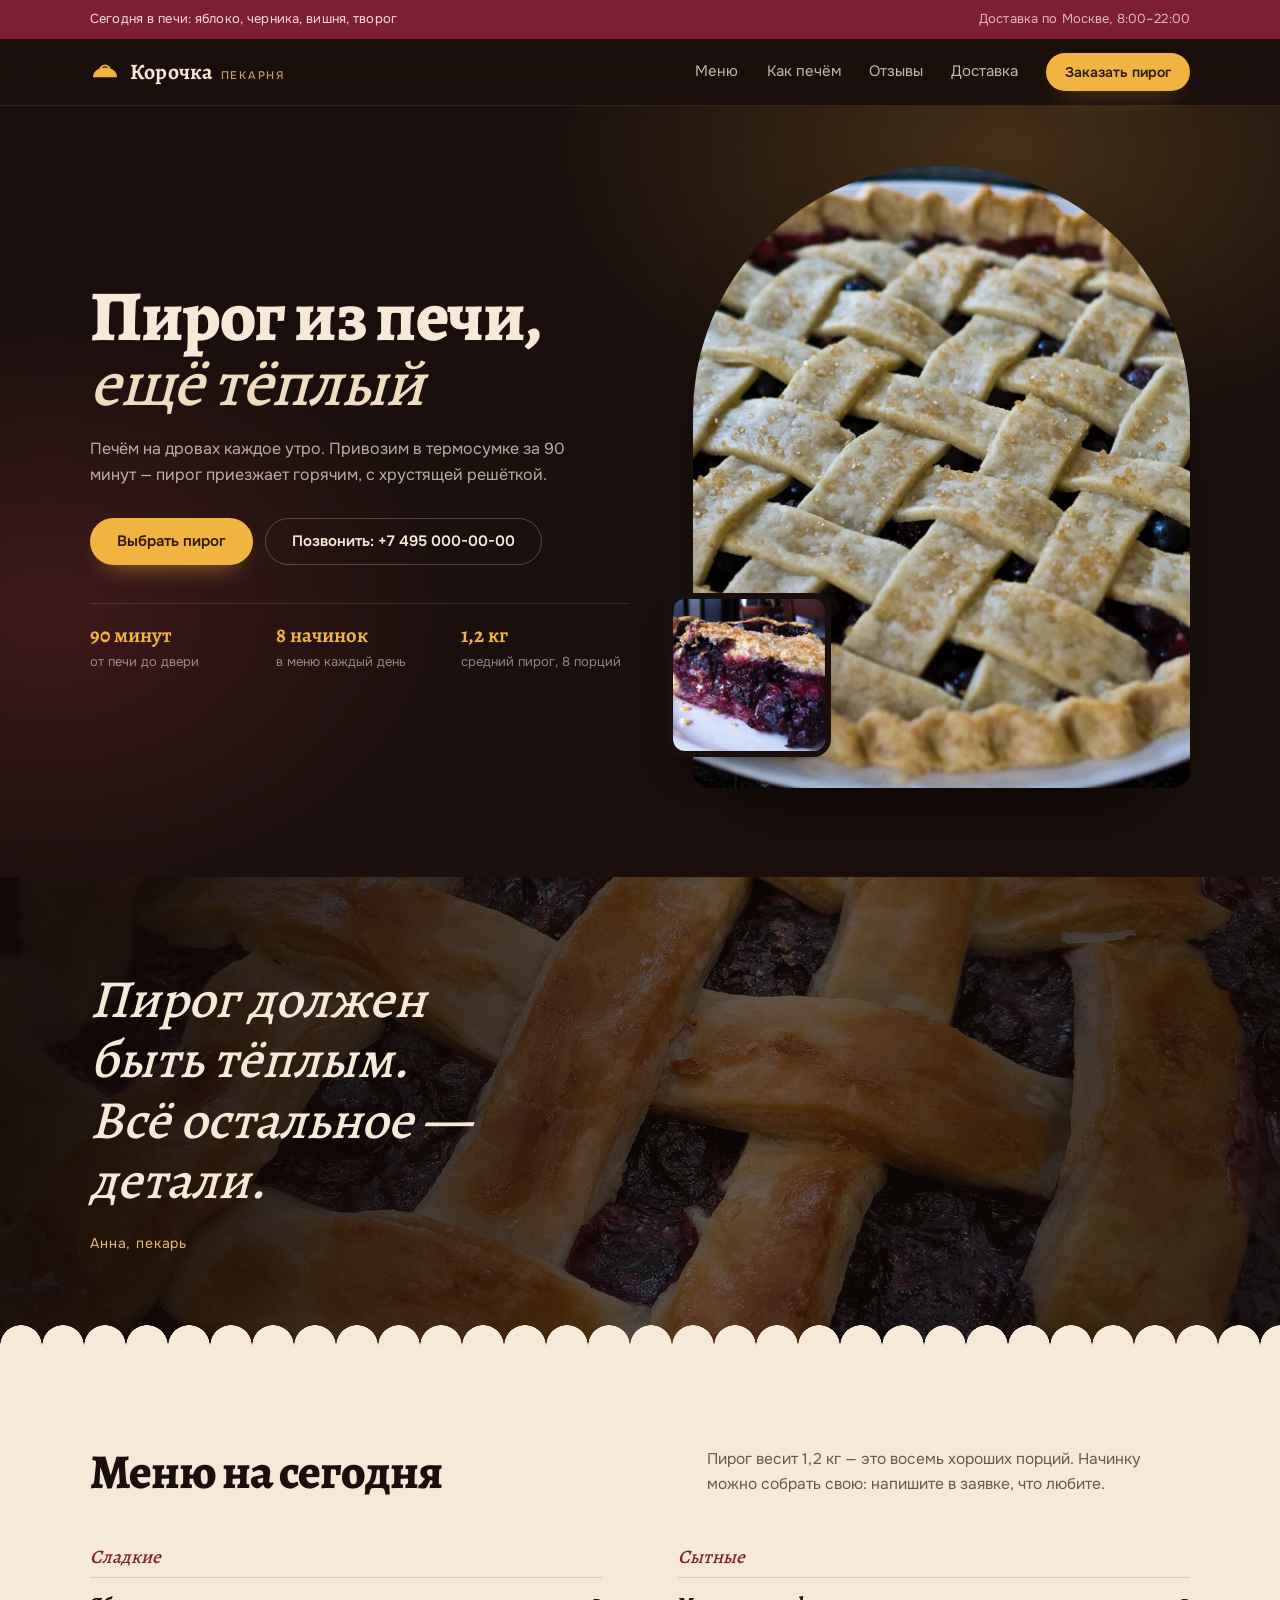
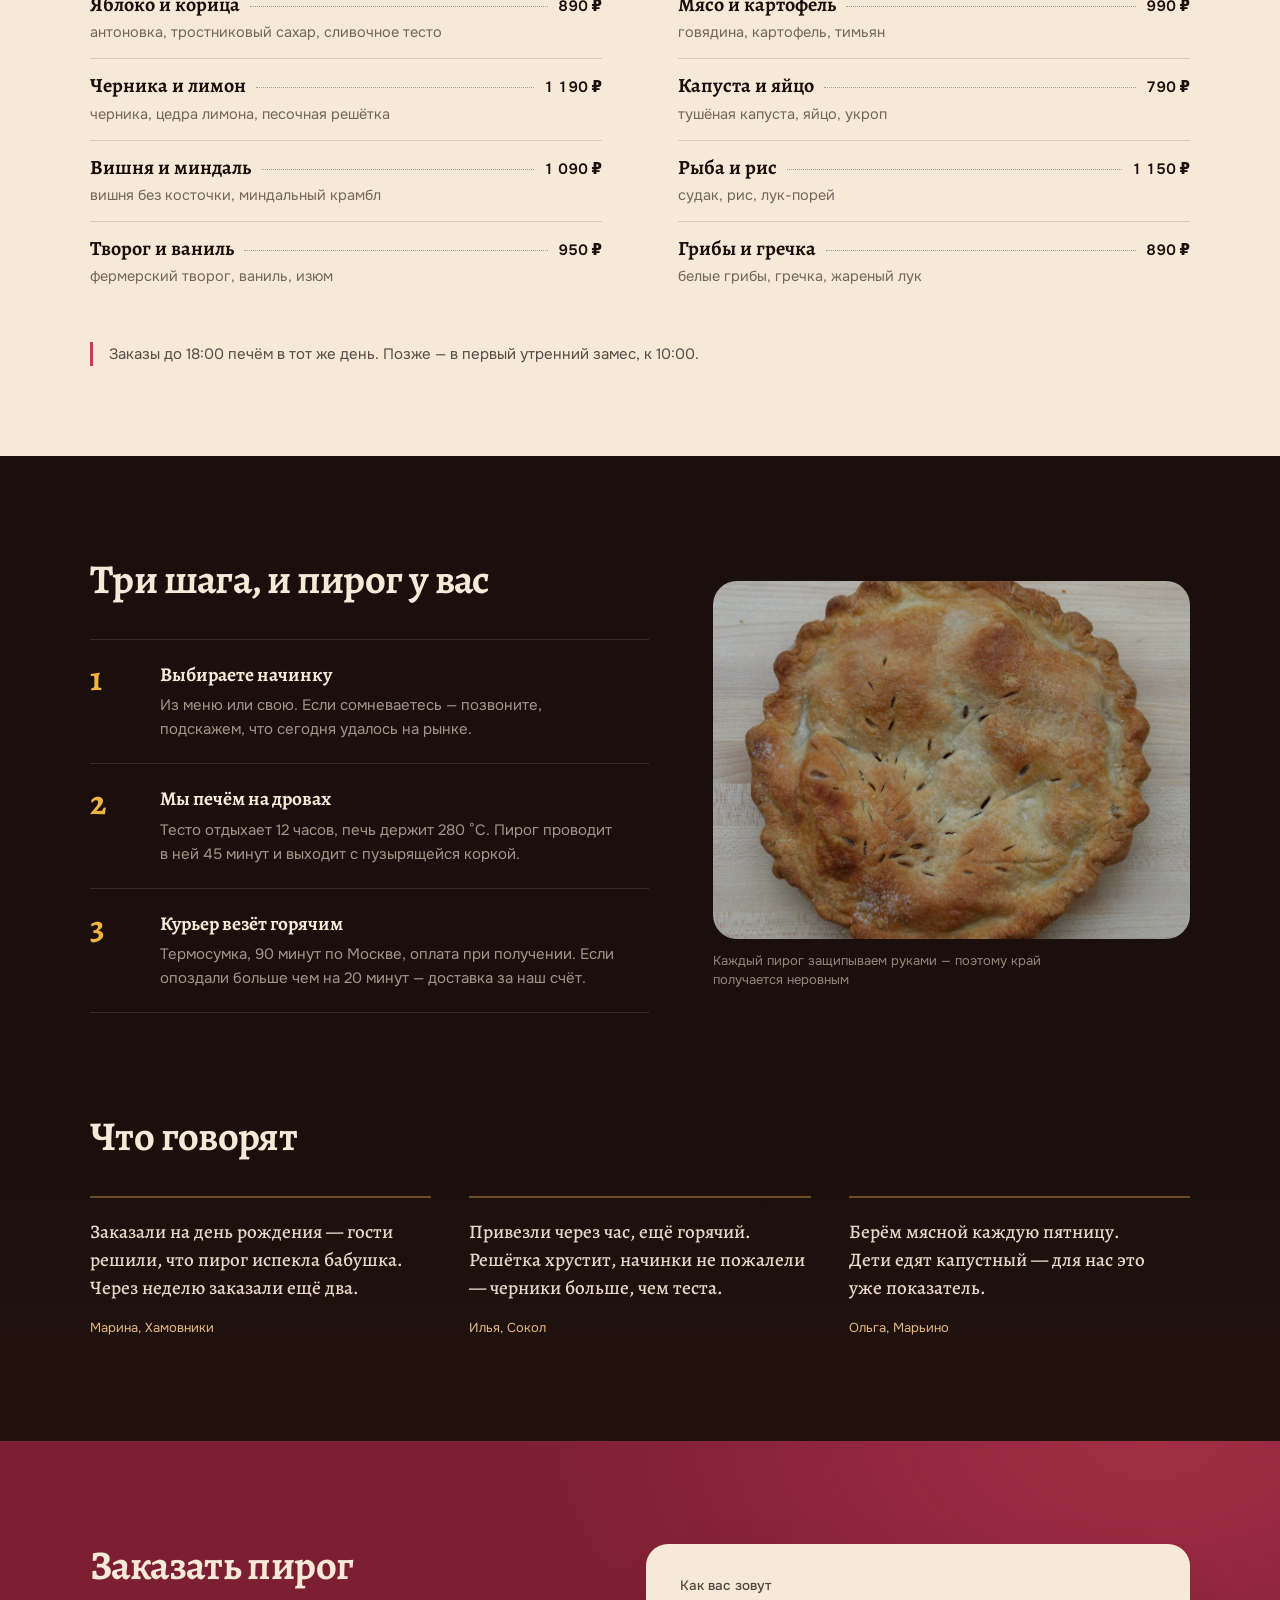
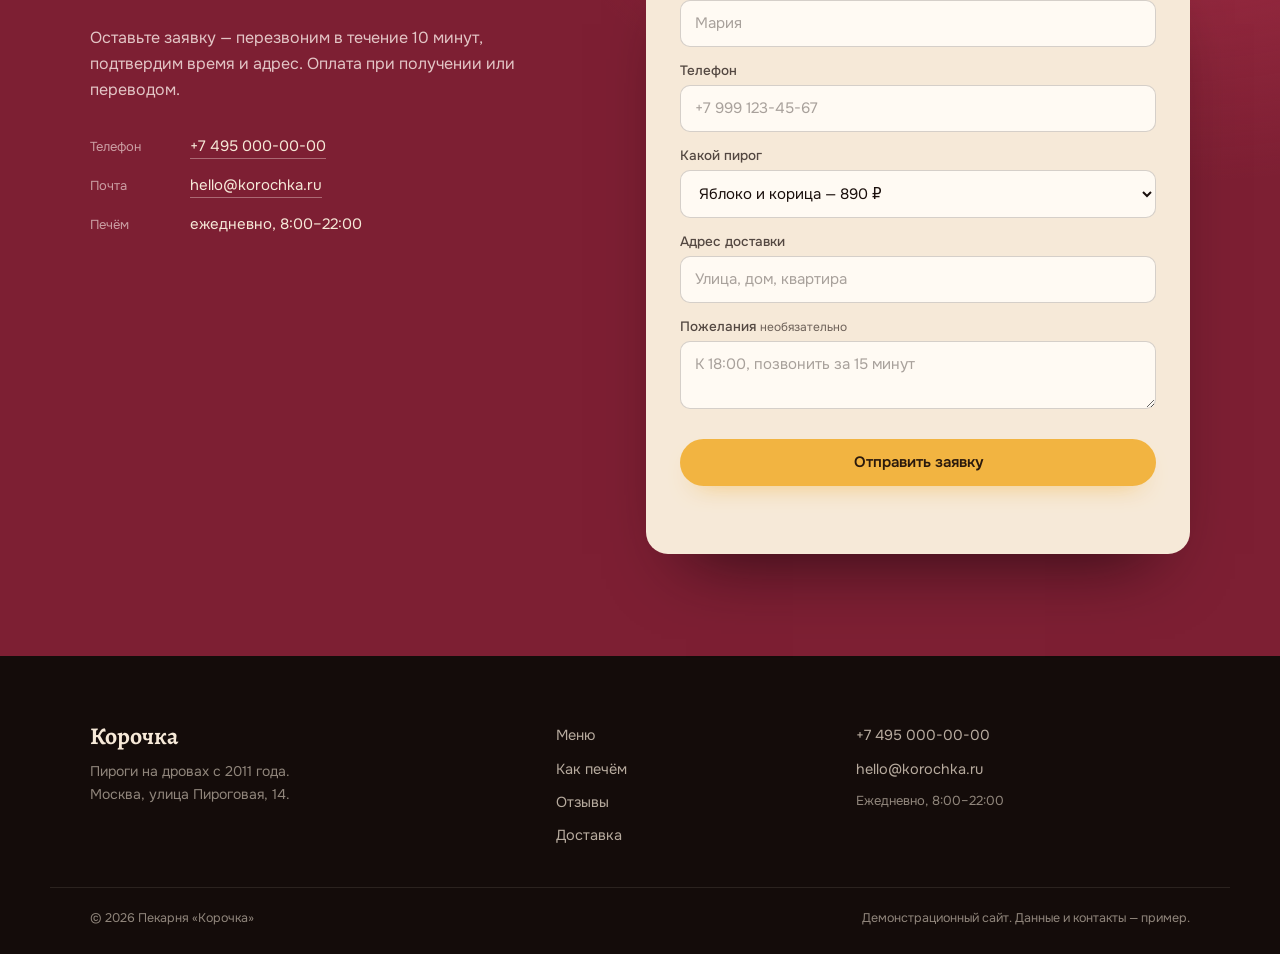
==== index.html @ 78af08c4 "Корочка: статичный лендинг и сервер заявок в Telegram" ====
<!DOCTYPE html>
<html lang="ru">
<head>
<meta charset="utf-8">
<meta name="viewport" content="width=device-width, initial-scale=1">
<title>Корочка — пироги из печи с доставкой по Москве</title>
<meta name="description" content="Печём пироги на дровах каждое утро и привозим по Москве за 90 минут. Яблоко, черника, вишня, творог, мясо, капуста. Оплата при получении.">
<meta name="theme-color" content="#1a0f0c">
<link rel="icon" href="data:image/svg+xml,%3Csvg xmlns='http://www.w3.org/2000/svg' viewBox='0 0 32 32'%3E%3Crect width='32' height='32' rx='8' fill='%231a0f0c'/%3E%3Cpath d='M6 20c0-5 4.5-9 10-9s10 4 10 9z' fill='%23f2b441'/%3E%3Crect x='6' y='21' width='20' height='4' rx='2' fill='%23c63c57'/%3E%3C/svg%3E">
<link rel="preload" href="assets/fonts/alegreya-cyr.woff2" as="font" type="font/woff2" crossorigin>
<link rel="preload" href="assets/fonts/onest-cyr.woff2" as="font" type="font/woff2" crossorigin>
<link rel="stylesheet" href="styles.css">
</head>
<body>
<a class="skip" href="#menu">Перейти к меню</a>

<div class="topbar">
  <div class="wrap topbar__inner">
    <p class="topbar__today">Сегодня в печи: яблоко, черника, вишня, творог</p>
    <p class="topbar__hours">Доставка по Москве, 8:00–22:00</p>
  </div>
</div>

<header class="header" id="header">
  <div class="wrap header__inner">
    <a class="brand" href="#top">
      <svg class="brand__mark" viewBox="0 0 40 40" aria-hidden="true">
        <path d="M4 27c0-8 7.2-13 16-13s16 5 16 13z" fill="currentColor"/>
        <path d="M14 14.5c1.6-2.2 3.6-3.3 6-3.3s4.4 1.1 6 3.3" fill="none" stroke="currentColor" stroke-width="2.4" stroke-linecap="round"/>
      </svg>
      <span class="brand__text">Корочка<span class="brand__sub">пекарня</span></span>
    </a>

    <button class="burger" id="burger" aria-expanded="false" aria-controls="nav" aria-label="Открыть меню">
      <span></span><span></span>
    </button>

    <nav class="nav" id="nav">
      <a href="#menu">Меню</a>
      <a href="#process">Как печём</a>
      <a href="#reviews">Отзывы</a>
      <a href="#order">Доставка</a>
      <a class="btn btn--primary btn--sm" href="#order">Заказать пирог</a>
    </nav>
  </div>
</header>

<main id="top">
  <!-- Герой -->
  <section class="hero">
    <div class="hero__glow" aria-hidden="true"></div>
    <div class="wrap hero__grid">
      <div class="hero__text">
        <h1 class="hero__title">
          Пирог из печи,
          <em class="hero__em">ещё тёплый</em>
        </h1>
        <p class="hero__lead">
          Печём на дровах каждое утро. Привозим в термосумке за 90 минут —
          пирог приезжает горячим, с хрустящей решёткой.
        </p>
        <div class="hero__actions">
          <a class="btn btn--primary" href="#menu">Выбрать пирог</a>
          <a class="btn btn--ghost" href="tel:+74950000000">Позвонить: +7 495 000-00-00</a>
        </div>
        <dl class="hero__facts">
          <div>
            <dt>90 минут</dt>
            <dd>от печи до двери</dd>
          </div>
          <div>
            <dt>8 начинок</dt>
            <dd>в меню каждый день</dd>
          </div>
          <div>
            <dt>1,2 кг</dt>
            <dd>средний пирог, 8 порций</dd>
          </div>
        </dl>
      </div>

      <div class="hero__media">
        <figure class="hero__frame">
          <img class="hero__img" src="assets/img/hero-pie.jpg" width="1600" height="1067"
               alt="Черничный пирог с решёткой из теста на решётке печи">
        </figure>
        <figure class="hero__chip">
          <img src="assets/img/pie-slice.jpg" width="1000" height="747" alt="Кусок черничного пирога с сочной начинкой">
        </figure>
      </div>
    </div>
  </section>

  <!-- Одна сильная мысль на фоне корки -->
  <section class="statement" aria-label="Наш принцип">
    <div class="statement__bg" aria-hidden="true"></div>
    <div class="wrap statement__inner">
      <p class="statement__quote">Пирог должен быть тёплым.<br>Всё остальное — детали.</p>
      <p class="statement__sign">Анна, пекарь</p>
    </div>
  </section>

  <!-- Меню -->
  <section class="menu" id="menu">
    <div class="wrap">
      <div class="menu__head">
        <h2 class="menu__title">Меню на сегодня</h2>
        <p class="menu__note">
          Пирог весит 1,2 кг — это восемь хороших порций. Начинку можно собрать
          свою: напишите в заявке, что любите.
        </p>
      </div>

      <div class="menu__cols">
        <section class="course" aria-labelledby="sweet">
          <h3 class="course__title" id="sweet">Сладкие</h3>
          <ul class="dishes">
            <li class="dish">
              <div class="dish__row">
                <span class="dish__name">Яблоко и корица</span>
                <span class="dish__dots" aria-hidden="true"></span>
                <span class="dish__price">890 ₽</span>
              </div>
              <p class="dish__desc">антоновка, тростниковый сахар, сливочное тесто</p>
            </li>
            <li class="dish">
              <div class="dish__row">
                <span class="dish__name">Черника и лимон</span>
                <span class="dish__dots" aria-hidden="true"></span>
                <span class="dish__price">1 190 ₽</span>
              </div>
              <p class="dish__desc">черника, цедра лимона, песочная решётка</p>
            </li>
            <li class="dish">
              <div class="dish__row">
                <span class="dish__name">Вишня и миндаль</span>
                <span class="dish__dots" aria-hidden="true"></span>
                <span class="dish__price">1 090 ₽</span>
              </div>
              <p class="dish__desc">вишня без косточки, миндальный крамбл</p>
            </li>
            <li class="dish">
              <div class="dish__row">
                <span class="dish__name">Творог и ваниль</span>
                <span class="dish__dots" aria-hidden="true"></span>
                <span class="dish__price">950 ₽</span>
              </div>
              <p class="dish__desc">фермерский творог, ваниль, изюм</p>
            </li>
          </ul>
        </section>

        <section class="course" aria-labelledby="savory">
          <h3 class="course__title" id="savory">Сытные</h3>
          <ul class="dishes">
            <li class="dish">
              <div class="dish__row">
                <span class="dish__name">Мясо и картофель</span>
                <span class="dish__dots" aria-hidden="true"></span>
                <span class="dish__price">990 ₽</span>
              </div>
              <p class="dish__desc">говядина, картофель, тимьян</p>
            </li>
            <li class="dish">
              <div class="dish__row">
                <span class="dish__name">Капуста и яйцо</span>
                <span class="dish__dots" aria-hidden="true"></span>
                <span class="dish__price">790 ₽</span>
              </div>
              <p class="dish__desc">тушёная капуста, яйцо, укроп</p>
            </li>
            <li class="dish">
              <div class="dish__row">
                <span class="dish__name">Рыба и рис</span>
                <span class="dish__dots" aria-hidden="true"></span>
                <span class="dish__price">1 150 ₽</span>
              </div>
              <p class="dish__desc">судак, рис, лук-порей</p>
            </li>
            <li class="dish">
              <div class="dish__row">
                <span class="dish__name">Грибы и гречка</span>
                <span class="dish__dots" aria-hidden="true"></span>
                <span class="dish__price">890 ₽</span>
              </div>
              <p class="dish__desc">белые грибы, гречка, жареный лук</p>
            </li>
          </ul>
        </section>
      </div>

      <p class="menu__foot">
        Заказы до 18:00 печём в тот же день. Позже — в первый утренний замес,
        к 10:00.
      </p>
    </div>
  </section>

  <!-- Как печём -->
  <section class="process" id="process">
    <div class="wrap process__grid">
      <div class="process__text">
        <h2 class="section-title">Три шага, и пирог у вас</h2>
        <ol class="steps">
          <li class="step">
            <span class="step__num" aria-hidden="true">1</span>
            <div>
              <h3 class="step__title">Выбираете начинку</h3>
              <p class="step__text">Из меню или свою. Если сомневаетесь — позвоните, подскажем, что сегодня удалось на рынке.</p>
            </div>
          </li>
          <li class="step">
            <span class="step__num" aria-hidden="true">2</span>
            <div>
              <h3 class="step__title">Мы печём на дровах</h3>
              <p class="step__text">Тесто отдыхает 12 часов, печь держит 280 °C. Пирог проводит в ней 45 минут и выходит с пузырящейся коркой.</p>
            </div>
          </li>
          <li class="step">
            <span class="step__num" aria-hidden="true">3</span>
            <div>
              <h3 class="step__title">Курьер везёт горячим</h3>
              <p class="step__text">Термосумка, 90 минут по Москве, оплата при получении. Если опоздали больше чем на 20 минут — доставка за наш счёт.</p>
            </div>
          </li>
        </ol>
      </div>

      <figure class="process__media">
        <img src="assets/img/pie-whole.jpg" width="1000" height="914"
             alt="Целый пирог с защипами по краю на деревянной доске">
        <figcaption>Каждый пирог защипываем руками — поэтому край получается неровным</figcaption>
      </figure>
    </div>
  </section>

  <!-- Отзывы -->
  <section class="reviews" id="reviews">
    <div class="wrap">
      <h2 class="section-title">Что говорят</h2>
      <div class="reviews__grid">
        <blockquote class="review">
          <p>Заказали на день рождения — гости решили, что пирог испекла бабушка. Через неделю заказали ещё два.</p>
          <footer>Марина, Хамовники</footer>
        </blockquote>
        <blockquote class="review">
          <p>Привезли через час, ещё горячий. Решётка хрустит, начинки не пожалели — черники больше, чем теста.</p>
          <footer>Илья, Сокол</footer>
        </blockquote>
        <blockquote class="review">
          <p>Берём мясной каждую пятницу. Дети едят капустный — для нас это уже показатель.</p>
          <footer>Ольга, Марьино</footer>
        </blockquote>
      </div>
    </div>
  </section>

  <!-- Заказ -->
  <section class="order" id="order">
    <div class="wrap order__grid">
      <div class="order__text">
        <h2 class="section-title">Заказать пирог</h2>
        <p class="order__lead">
          Оставьте заявку — перезвоним в течение 10 минут, подтвердим время
          и адрес. Оплата при получении или переводом.
        </p>
        <ul class="order__list">
          <li><span>Телефон</span><a href="tel:+74950000000">+7 495 000-00-00</a></li>
          <li><span>Почта</span><a href="mailto:hello@korochka.ru">hello@korochka.ru</a></li>
          <li><span>Печём</span><p>ежедневно, 8:00–22:00</p></li>
        </ul>
      </div>

      <form class="order__form" id="orderForm" novalidate>
        <div class="field">
          <label for="name">Как вас зовут</label>
          <input id="name" name="name" type="text" autocomplete="name" required placeholder="Мария">
          <p class="field__error" data-error-for="name"></p>
        </div>
        <div class="field">
          <label for="phone">Телефон</label>
          <input id="phone" name="phone" type="tel" autocomplete="tel" required placeholder="+7 999 123-45-67">
          <p class="field__error" data-error-for="phone"></p>
        </div>
        <div class="field">
          <label for="pie">Какой пирог</label>
          <select id="pie" name="pie">
            <option>Яблоко и корица — 890 ₽</option>
            <option>Черника и лимон — 1 190 ₽</option>
            <option>Вишня и миндаль — 1 090 ₽</option>
            <option>Творог и ваниль — 950 ₽</option>
            <option>Мясо и картофель — 990 ₽</option>
            <option>Капуста и яйцо — 790 ₽</option>
            <option>Рыба и рис — 1 150 ₽</option>
            <option>Грибы и гречка — 890 ₽</option>
            <option>Ещё не решил(а)</option>
          </select>
        </div>
        <div class="field">
          <label for="address">Адрес доставки</label>
          <input id="address" name="address" type="text" autocomplete="street-address" required placeholder="Улица, дом, квартира">
          <p class="field__error" data-error-for="address"></p>
        </div>
        <div class="field">
          <label for="note">Пожелания <span class="field__hint">необязательно</span></label>
          <textarea id="note" name="note" rows="2" placeholder="К 18:00, позвонить за 15 минут"></textarea>
        </div>

        <button class="btn btn--primary btn--wide" type="submit">Отправить заявку</button>
        <p class="form-status" id="formStatus" role="status" aria-live="polite"></p>
      </form>
    </div>
  </section>
</main>

<footer class="footer">
  <div class="wrap footer__inner">
    <div class="footer__brand">
      <p class="footer__name">Корочка</p>
      <p class="footer__about">Пироги на дровах с 2011 года.<br>Москва, улица Пироговая, 14.</p>
    </div>
    <nav class="footer__nav" aria-label="Подвал">
      <a href="#menu">Меню</a>
      <a href="#process">Как печём</a>
      <a href="#reviews">Отзывы</a>
      <a href="#order">Доставка</a>
    </nav>
    <div class="footer__contacts">
      <a href="tel:+74950000000">+7 495 000-00-00</a>
      <a href="mailto:hello@korochka.ru">hello@korochka.ru</a>
      <p>Ежедневно, 8:00–22:00</p>
    </div>
  </div>
  <div class="wrap footer__bottom">
    <p>© <span id="year">2026</span> Пекарня «Корочка»</p>
    <p>Демонстрационный сайт. Данные и контакты — пример.</p>
  </div>
</footer>

<script src="script.js"></script>
</body>
</html>
---- styles.css ----
/* ---------- Шрифты (локальные файлы, без Google Fonts) ---------- */
@font-face {
  font-family: 'Alegreya';
  src: url('assets/fonts/alegreya-cyr.woff2') format('woff2');
  font-weight: 400 900;
  font-style: normal;
  font-display: swap;
  unicode-range: U+0301, U+0400-045F, U+0490-0491, U+04B0-04B1, U+2116, U+20BD;
}
@font-face {
  font-family: 'Alegreya';
  src: url('assets/fonts/alegreya-lat.woff2') format('woff2');
  font-weight: 400 900;
  font-style: normal;
  font-display: swap;
  unicode-range: U+0000-00FF, U+0131, U+0152-0153, U+02BB-02BC, U+02C6, U+02DA, U+02DC,
                 U+0304, U+0308, U+0329, U+2000-206F, U+20AC, U+2122, U+2191, U+2193,
                 U+2212, U+2215, U+FEFF, U+FFFD;
}
@font-face {
  font-family: 'Onest';
  src: url('assets/fonts/onest-cyr.woff2') format('woff2');
  font-weight: 300 800;
  font-style: normal;
  font-display: swap;
  unicode-range: U+0301, U+0400-045F, U+0490-0491, U+04B0-04B1, U+2116, U+20BD;
}
@font-face {
  font-family: 'Onest';
  src: url('assets/fonts/onest-lat.woff2') format('woff2');
  font-weight: 300 800;
  font-style: normal;
  font-display: swap;
  unicode-range: U+0000-00FF, U+0131, U+0152-0153, U+02BB-02BC, U+02C6, U+02DA, U+02DC,
                 U+0304, U+0308, U+0329, U+2000-206F, U+20AC, U+2122, U+2191, U+2193,
                 U+2212, U+2215, U+FEFF, U+FFFD;
}

/* ---------- Токены ---------- */
:root {
  --ink: #1a0f0c;
  --ink-soft: #22120e;
  --paper: #f6e9d8;
  --paper-deep: #fffaf3;
  --crust: #e3b981;
  --butter: #f2b441;
  --berry: #c63c57;
  --berry-deep: #7d1f33;

  --display: 'Alegreya', Georgia, 'Times New Roman', serif;
  --body: 'Onest', 'Segoe UI', system-ui, -apple-system, sans-serif;

  --pad: clamp(20px, 5vw, 40px);
  --section: clamp(56px, 8vw, 110px);
  --wrap: 1180px;
}

/* ---------- База ---------- */
*, *::before, *::after { box-sizing: border-box; }

html {
  scroll-behavior: smooth;
  scroll-padding-top: 92px;
  -webkit-text-size-adjust: 100%;
}

body {
  margin: 0;
  background: var(--ink);
  color: var(--paper);
  font: 400 16px/1.6 var(--body);
  -webkit-font-smoothing: antialiased;
  overflow-x: hidden;
}

img { display: block; max-width: 100%; height: auto; }
a { color: inherit; }
h1, h2, h3, p, dl, dd, figure, blockquote { margin: 0; }
ul, ol { margin: 0; padding: 0; list-style: none; }
button { font: inherit; }

::selection { background: var(--butter); color: var(--ink); }

:focus-visible {
  outline: 2px solid var(--butter);
  outline-offset: 3px;
  border-radius: 4px;
}

.wrap {
  width: 100%;
  max-width: var(--wrap);
  margin: 0 auto;
  padding-inline: var(--pad);
}

.skip {
  position: absolute;
  left: -9999px;
  top: 0;
  z-index: 100;
  padding: 12px 18px;
  background: var(--butter);
  color: var(--ink);
  border-radius: 0 0 10px 0;
  font-weight: 600;
  text-decoration: none;
}
.skip:focus { left: 0; }

/* ---------- Кнопки ---------- */
.btn {
  display: inline-flex;
  align-items: center;
  justify-content: center;
  gap: 8px;
  padding: 15px 26px;
  border: 1px solid transparent;
  border-radius: 999px;
  font: 600 15px/1 var(--body);
  text-decoration: none;
  cursor: pointer;
  transition: transform .18s ease, background-color .18s ease, color .18s ease,
              border-color .18s ease, box-shadow .18s ease;
}
.btn--primary {
  background: var(--butter);
  color: #2b1a0d;
  box-shadow: 0 12px 26px -16px rgba(242, 180, 65, .95);
}
.btn--primary:hover {
  background: #ffc75f;
  transform: translateY(-2px);
}
.btn--ghost {
  border-color: rgba(246, 233, 216, .26);
  color: var(--paper);
}
.btn--ghost:hover {
  background: rgba(246, 233, 216, .09);
  border-color: rgba(246, 233, 216, .45);
}
.btn--sm { padding: 11px 18px; font-size: 14px; }
.btn--wide { width: 100%; margin-top: 6px; }

/* ---------- Верхняя полоса ---------- */
.topbar {
  background: var(--berry-deep);
  color: #f7ded9;
  font-size: 13px;
  letter-spacing: .01em;
}
.topbar__inner {
  display: flex;
  justify-content: space-between;
  gap: 16px;
  padding-block: 9px;
}
.topbar__hours { opacity: .8; }

/* ---------- Шапка ---------- */
.header {
  position: sticky;
  top: 0;
  z-index: 50;
  background: rgba(26, 15, 12, .78);
  backdrop-filter: blur(14px) saturate(1.3);
  border-bottom: 1px solid rgba(246, 233, 216, .1);
  transition: padding .2s ease, background-color .2s ease;
}
.header__inner {
  display: flex;
  align-items: center;
  justify-content: space-between;
  gap: 24px;
  padding-block: 14px;
  transition: padding .2s ease;
}
.header.is-scrolled .header__inner { padding-block: 8px; }
.header.is-scrolled { background: rgba(20, 12, 10, .94); }

.brand {
  display: inline-flex;
  align-items: center;
  gap: 10px;
  text-decoration: none;
}
.brand__mark { width: 30px; height: 30px; color: var(--butter); flex: none; }
.brand__text {
  font: 700 22px/1 var(--display);
  letter-spacing: .01em;
  display: flex;
  align-items: baseline;
  gap: 8px;
}
.brand__sub {
  font: 500 11px/1 var(--body);
  letter-spacing: .16em;
  text-transform: uppercase;
  color: var(--crust);
  opacity: .85;
}

.nav {
  display: flex;
  align-items: center;
  gap: clamp(14px, 2.2vw, 30px);
}
.nav > a:not(.btn) {
  font-size: 15px;
  color: rgba(246, 233, 216, .78);
  text-decoration: none;
  padding-block: 6px;
  border-bottom: 1px solid transparent;
  transition: color .18s ease, border-color .18s ease;
}
.nav > a:not(.btn):hover {
  color: var(--paper);
  border-bottom-color: var(--butter);
}

.burger {
  display: none;
  width: 42px;
  height: 42px;
  padding: 0;
  border: 1px solid rgba(246, 233, 216, .22);
  border-radius: 12px;
  background: transparent;
  cursor: pointer;
  position: relative;
}
.burger span {
  position: absolute;
  left: 11px;
  right: 11px;
  height: 2px;
  background: var(--paper);
  border-radius: 2px;
  transition: transform .2s ease, opacity .2s ease;
}
.burger span:first-child { top: 16px; }
.burger span:last-child { top: 24px; }
.burger[aria-expanded='true'] span:first-child { transform: translateY(4px) rotate(45deg); }
.burger[aria-expanded='true'] span:last-child { transform: translateY(-4px) rotate(-45deg); }

/* ---------- Герой ---------- */
.hero {
  position: relative;
  overflow: hidden;
  padding-block: clamp(28px, 5vw, 60px) clamp(46px, 7vw, 96px);
}
.hero__glow {
  position: absolute;
  inset: -10% -5% auto -5%;
  height: 130%;
  pointer-events: none;
  background:
    radial-gradient(46% 42% at 76% 12%, rgba(242, 180, 65, .20), transparent 70%),
    radial-gradient(40% 40% at 8% 58%, rgba(198, 60, 87, .22), transparent 72%);
}
.hero__grid {
  position: relative;
  display: grid;
  grid-template-columns: minmax(0, 1.04fr) minmax(0, .96fr);
  gap: clamp(28px, 5vw, 68px);
  align-items: center;
}

.hero__title {
  font: 800 clamp(2.5rem, 5.6vw, 4.6rem)/.95 var(--display);
  letter-spacing: -.02em;
  text-wrap: balance;
  margin-bottom: 22px;
}
.hero__em {
  display: block;
  font-style: italic;
  font-weight: 500;
  font-size: .93em;
  color: #f0dcc0;
}

.hero__lead {
  max-width: 44ch;
  font-size: clamp(1rem, 1.1vw, 1.08rem);
  color: rgba(246, 233, 216, .72);
  line-height: 1.62;
}

.hero__actions {
  display: flex;
  flex-wrap: wrap;
  gap: 12px;
  margin-block: 30px 38px;
}

.hero__facts {
  display: grid;
  grid-template-columns: repeat(3, minmax(0, 1fr));
  gap: 18px;
  padding-top: 20px;
  border-top: 1px solid rgba(246, 233, 216, .14);
}
.hero__facts dt {
  font: 700 1.3rem/1.1 var(--display);
  color: var(--butter);
  margin-bottom: 6px;
}
.hero__facts dd {
  font-size: 13px;
  line-height: 1.4;
  color: rgba(246, 233, 216, .55);
}

.hero__media { position: relative; }
.hero__frame {
  border-radius: 320px 320px 22px 22px;
  overflow: hidden;
  aspect-ratio: 4 / 5;
  box-shadow: 0 40px 90px -50px rgba(0, 0, 0, .9);
}
.hero__frame img {
  width: 100%;
  height: 100%;
  object-fit: cover;
  object-position: 50% 46%;
}

.hero__chip {
  position: absolute;
  left: -26px;
  bottom: 30px;
  width: 33%;
  aspect-ratio: 1;
  border-radius: 18px;
  overflow: hidden;
  border: 6px solid var(--ink);
  transform: rotate(-4deg);
  box-shadow: 0 24px 40px -24px rgba(0, 0, 0, .9);
}
.hero__chip img { width: 100%; height: 100%; object-fit: cover; }

/* ---------- Фраза на фоне корки ---------- */
.statement {
  position: relative;
  display: grid;
  align-items: center;
  min-height: clamp(320px, 52vh, 540px);
  background-image:
    linear-gradient(100deg, rgba(18, 9, 7, .95) 6%, rgba(18, 9, 7, .62) 58%, rgba(18, 9, 7, .82)),
    url('assets/img/crust-macro.jpg');
  background-size: cover;
  background-position: center 40%;
}
.statement__inner { padding-block: clamp(48px, 7vw, 96px); }
.statement__quote {
  font: italic 500 clamp(1.7rem, 4.2vw, 3.4rem)/1.12 var(--display);
  max-width: 20ch;
  text-wrap: balance;
}
.statement__sign {
  margin-top: 22px;
  font-size: 14px;
  letter-spacing: .06em;
  color: var(--crust);
}

/* ---------- Меню ---------- */
.menu {
  position: relative;
  background: var(--paper);
  color: var(--ink);
  padding-block: clamp(56px, 8vw, 104px) clamp(52px, 7vw, 92px);
}
.menu::before {
  content: '';
  position: absolute;
  left: 0;
  right: 0;
  top: -20px;
  height: 21px;
  background: var(--paper);
  -webkit-mask-image: radial-gradient(circle 20.5px at 21px 21px, #000 20.5px, transparent 21px);
  mask-image: radial-gradient(circle 20.5px at 21px 21px, #000 20.5px, transparent 21px);
  -webkit-mask-size: 42px 42px;
  mask-size: 42px 42px;
  -webkit-mask-repeat: repeat-x;
  mask-repeat: repeat-x;
}

.menu__head {
  display: grid;
  grid-template-columns: minmax(0, 1fr) minmax(0, .85fr);
  gap: 24px 48px;
  align-items: end;
  margin-bottom: clamp(32px, 4vw, 52px);
}
.menu__title {
  font: 800 clamp(2.1rem, 3.8vw, 3.2rem)/1 var(--display);
  letter-spacing: -.02em;
}
.menu__note {
  font-size: 15.5px;
  line-height: 1.6;
  color: rgba(26, 15, 12, .66);
  max-width: 46ch;
}

.menu__cols {
  display: grid;
  grid-template-columns: repeat(2, minmax(0, 1fr));
  gap: clamp(28px, 6vw, 76px);
}
.course__title {
  font: italic 500 19px/1 var(--display);
  color: var(--berry-deep);
  margin-bottom: 10px;
}
.dish { padding: 15px 0; border-top: 1px solid rgba(26, 15, 12, .13); }
.dish__row {
  display: flex;
  align-items: baseline;
  gap: 10px;
}
.dish__name { font: 700 1.26rem/1.2 var(--display); }
.dish__dots {
  flex: 1 1 auto;
  border-bottom: 1px dotted rgba(26, 15, 12, .34);
  transform: translateY(-4px);
}
.dish__price {
  font: 600 15px/1 var(--body);
  white-space: nowrap;
  font-variant-numeric: tabular-nums;
}
.dish__desc {
  margin-top: 5px;
  font-size: 14.5px;
  line-height: 1.45;
  color: rgba(26, 15, 12, .6);
}

.menu__foot {
  margin-top: 40px;
  padding-left: 16px;
  border-left: 3px solid var(--berry);
  font-size: 15px;
  color: rgba(26, 15, 12, .72);
  max-width: 62ch;
}

/* ---------- Как печём ---------- */
.process { padding-block: var(--section); }
.process__grid {
  display: grid;
  grid-template-columns: minmax(0, 1.08fr) minmax(0, .92fr);
  gap: clamp(30px, 5vw, 70px);
  align-items: center;
}

.section-title {
  font: 700 clamp(1.9rem, 3.2vw, 2.9rem)/1.05 var(--display);
  letter-spacing: -.015em;
  text-wrap: balance;
  margin-bottom: clamp(24px, 3vw, 38px);
}

.steps { display: grid; }
.step {
  display: grid;
  grid-template-columns: 54px minmax(0, 1fr);
  gap: 16px;
  padding: 22px 0;
  border-top: 1px solid rgba(246, 233, 216, .13);
}
.step:last-child { border-bottom: 1px solid rgba(246, 233, 216, .13); }
.step__num {
  font: 700 34px/1 var(--display);
  color: var(--butter);
}
.step__title { font: 700 1.22rem/1.3 var(--display); margin-bottom: 6px; }
.step__text {
  font-size: 15px;
  line-height: 1.6;
  color: rgba(246, 233, 216, .62);
  max-width: 46ch;
}

.process__media { margin: 0; }
.process__media img {
  width: 100%;
  aspect-ratio: 4 / 3;
  object-fit: cover;
  border-radius: 24px;
}
.process__media figcaption {
  margin-top: 12px;
  font-size: 13px;
  line-height: 1.5;
  color: rgba(246, 233, 216, .55);
  max-width: 40ch;
}

/* ---------- Отзывы ---------- */
.reviews {
  padding-block: 0 var(--section);
  background: linear-gradient(180deg, var(--ink), var(--ink-soft));
}
.reviews__grid {
  display: grid;
  grid-template-columns: repeat(3, minmax(0, 1fr));
  gap: clamp(20px, 3vw, 40px);
}
.review {
  padding-top: 20px;
  border-top: 2px solid rgba(242, 180, 65, .38);
}
.review p {
  font: 500 clamp(1.1rem, 1.5vw, 1.28rem)/1.45 var(--display);
  color: rgba(246, 233, 216, .92);
  text-wrap: pretty;
}
.review footer {
  margin-top: 16px;
  font-size: 13px;
  color: var(--crust);
}

/* ---------- Заказ ---------- */
.order {
  padding-block: var(--section);
  background:
    radial-gradient(70% 60% at 90% 0%, rgba(198, 60, 87, .5), transparent 70%),
    var(--berry-deep);
}
.order__grid {
  display: grid;
  grid-template-columns: minmax(0, .95fr) minmax(0, 1.05fr);
  gap: clamp(32px, 5vw, 68px);
  align-items: start;
}
.order__lead {
  font-size: 16px;
  line-height: 1.65;
  color: rgba(255, 244, 238, .78);
  max-width: 42ch;
}
.order__list {
  display: grid;
  gap: 14px;
  margin-top: 30px;
}
.order__list li {
  display: flex;
  align-items: baseline;
  gap: 14px;
  font-size: 15px;
}
.order__list span {
  width: 86px;
  flex: none;
  font-size: 13px;
  color: rgba(255, 244, 238, .6);
}
.order__list a { text-decoration: none; border-bottom: 1px solid rgba(255, 244, 238, .35); }
.order__list a:hover { border-bottom-color: var(--butter); color: var(--butter); }

.order__form {
  background: var(--paper);
  color: var(--ink);
  border-radius: 22px;
  padding: clamp(22px, 3vw, 34px);
  box-shadow: 0 40px 70px -40px rgba(20, 5, 10, .8);
}

.field { margin-bottom: 16px; }
.field label {
  display: block;
  margin-bottom: 6px;
  font: 500 13.5px/1.2 var(--body);
  color: rgba(26, 15, 12, .74);
}
.field__hint {
  font-size: 12px;
  font-weight: 400;
  color: rgba(26, 15, 12, .62);
}
.field input,
.field select,
.field textarea {
  width: 100%;
  padding: 12px 14px;
  border: 1px solid rgba(26, 15, 12, .18);
  border-radius: 10px;
  background: var(--paper-deep);
  color: var(--ink);
  font: 400 15px/1.4 var(--body);
  transition: border-color .16s ease, box-shadow .16s ease;
}
.field textarea { resize: vertical; }
.field input::placeholder,
.field textarea::placeholder { color: rgba(26, 15, 12, .38); }
.field input:focus,
.field select:focus,
.field textarea:focus {
  outline: none;
  border-color: var(--berry);
  box-shadow: 0 0 0 3px rgba(198, 60, 87, .18);
}
.field__error {
  display: none;
  margin-top: 6px;
  font-size: 12.5px;
  color: #9c2136;
}
.field.is-invalid input,
.field.is-invalid textarea { border-color: #b32a41; }
.field.is-invalid .field__error { display: block; }

.form-status {
  min-height: 22px;
  margin-top: 12px;
  font-size: 14px;
  line-height: 1.45;
  color: #1f6b45;
}
.form-status.is-error { color: #9c2136; }

/* ---------- Подвал ---------- */
.footer {
  background: #140c0a;
  padding-block: clamp(44px, 6vw, 68px) 26px;
}
.footer__inner {
  display: grid;
  grid-template-columns: 1.3fr .8fr 1fr;
  gap: 32px;
}
.footer__name { font: 700 1.5rem/1 var(--display); margin-bottom: 12px; }
.footer__about {
  font-size: 14px;
  line-height: 1.6;
  color: rgba(246, 233, 216, .55);
  max-width: 34ch;
}
.footer__nav { display: grid; gap: 10px; align-content: start; }
.footer__nav a,
.footer__contacts a {
  font-size: 14.5px;
  color: rgba(246, 233, 216, .72);
  text-decoration: none;
  width: fit-content;
}
.footer__nav a:hover,
.footer__contacts a:hover { color: var(--butter); }
.footer__contacts { display: grid; gap: 10px; align-content: start; }
.footer__contacts p { font-size: 13px; color: rgba(246, 233, 216, .55); }

.footer__bottom {
  display: flex;
  flex-wrap: wrap;
  justify-content: space-between;
  gap: 8px 24px;
  margin-top: 40px;
  padding-top: 20px;
  border-top: 1px solid rgba(246, 233, 216, .1);
  font-size: 12.5px;
  color: rgba(246, 233, 216, .55);
}

/* ---------- Появление блоков (класс вешает script.js) ---------- */
.reveal {
  opacity: 0;
  transform: translateY(18px);
  transition: opacity .7s ease, transform .7s ease;
}
.reveal.is-in {
  opacity: 1;
  transform: none;
}

/* ---------- Вход героя ---------- */
@media (prefers-reduced-motion: no-preference) {
  .hero__title,
  .hero__lead,
  .hero__actions,
  .hero__facts,
  .hero__frame,
  .hero__chip {
    animation: rise .85s cubic-bezier(.22, .72, .2, 1) both;
  }
  .hero__em { animation-delay: .07s; }
  .hero__lead { animation-delay: .16s; }
  .hero__actions { animation-delay: .24s; }
  .hero__facts { animation-delay: .32s; }
  .hero__frame { animation-delay: .12s; animation-name: settle; }
  .hero__chip { animation-delay: .3s; animation-name: settle; }

  @keyframes rise {
    from { opacity: 0; transform: translateY(22px); }
    to { opacity: 1; transform: none; }
  }
  @keyframes settle {
    from { opacity: 0; transform: translateY(26px) scale(.985); }
    to { opacity: 1; transform: none; }
  }
}

@media (prefers-reduced-motion: reduce) {
  html { scroll-behavior: auto; }
  .reveal { opacity: 1; transform: none; transition: none; }
  * { animation-duration: .001ms !important; animation-iteration-count: 1 !important; }
}

/* ---------- Адаптив ---------- */
@media (max-width: 1000px) {
  .hero__grid { grid-template-columns: 1fr; }
  .hero__media { order: -1; max-width: 460px; margin-inline: auto; }
  .hero__frame { aspect-ratio: 5 / 4; }
  .hero__chip { left: auto; right: -14px; width: 30%; }
  .process__grid { grid-template-columns: 1fr; }
  .process__media { order: -1; }
  .process__media img { aspect-ratio: 16 / 9; }
  .order__grid { grid-template-columns: 1fr; }
  .menu__head { grid-template-columns: 1fr; }
}

@media (max-width: 860px) {
  .burger { display: block; }
  .nav {
    position: absolute;
    top: 100%;
    left: 0;
    right: 0;
    display: none;
    flex-direction: column;
    align-items: stretch;
    gap: 4px;
    padding: 16px var(--pad) 24px;
    background: rgba(20, 12, 10, .98);
    border-bottom: 1px solid rgba(246, 233, 216, .12);
  }
  .nav.is-open { display: flex; }
  .nav > a:not(.btn) {
    padding-block: 12px;
    border-bottom: 1px solid rgba(246, 233, 216, .1);
    font-size: 16px;
  }
  .nav .btn { margin-top: 14px; align-self: flex-start; }
  .reviews__grid { grid-template-columns: 1fr; gap: 28px; }
  .menu__cols { grid-template-columns: 1fr; }
  .footer__inner { grid-template-columns: 1fr 1fr; }
  .footer__brand { grid-column: 1 / -1; }
}

@media (max-width: 640px) {
  .topbar__hours { display: none; }
  .hero__facts { grid-template-columns: 1fr 1fr; gap: 14px; }
  .hero__facts div:last-child { display: none; }
  .hero__frame { aspect-ratio: 1 / 1; border-radius: 240px 240px 20px 20px; }
  .hero__chip { width: 34%; bottom: 12px; }
  .step { grid-template-columns: 40px minmax(0, 1fr); }
  .step__num { font-size: 26px; }
  .footer__inner { grid-template-columns: 1fr; }
}
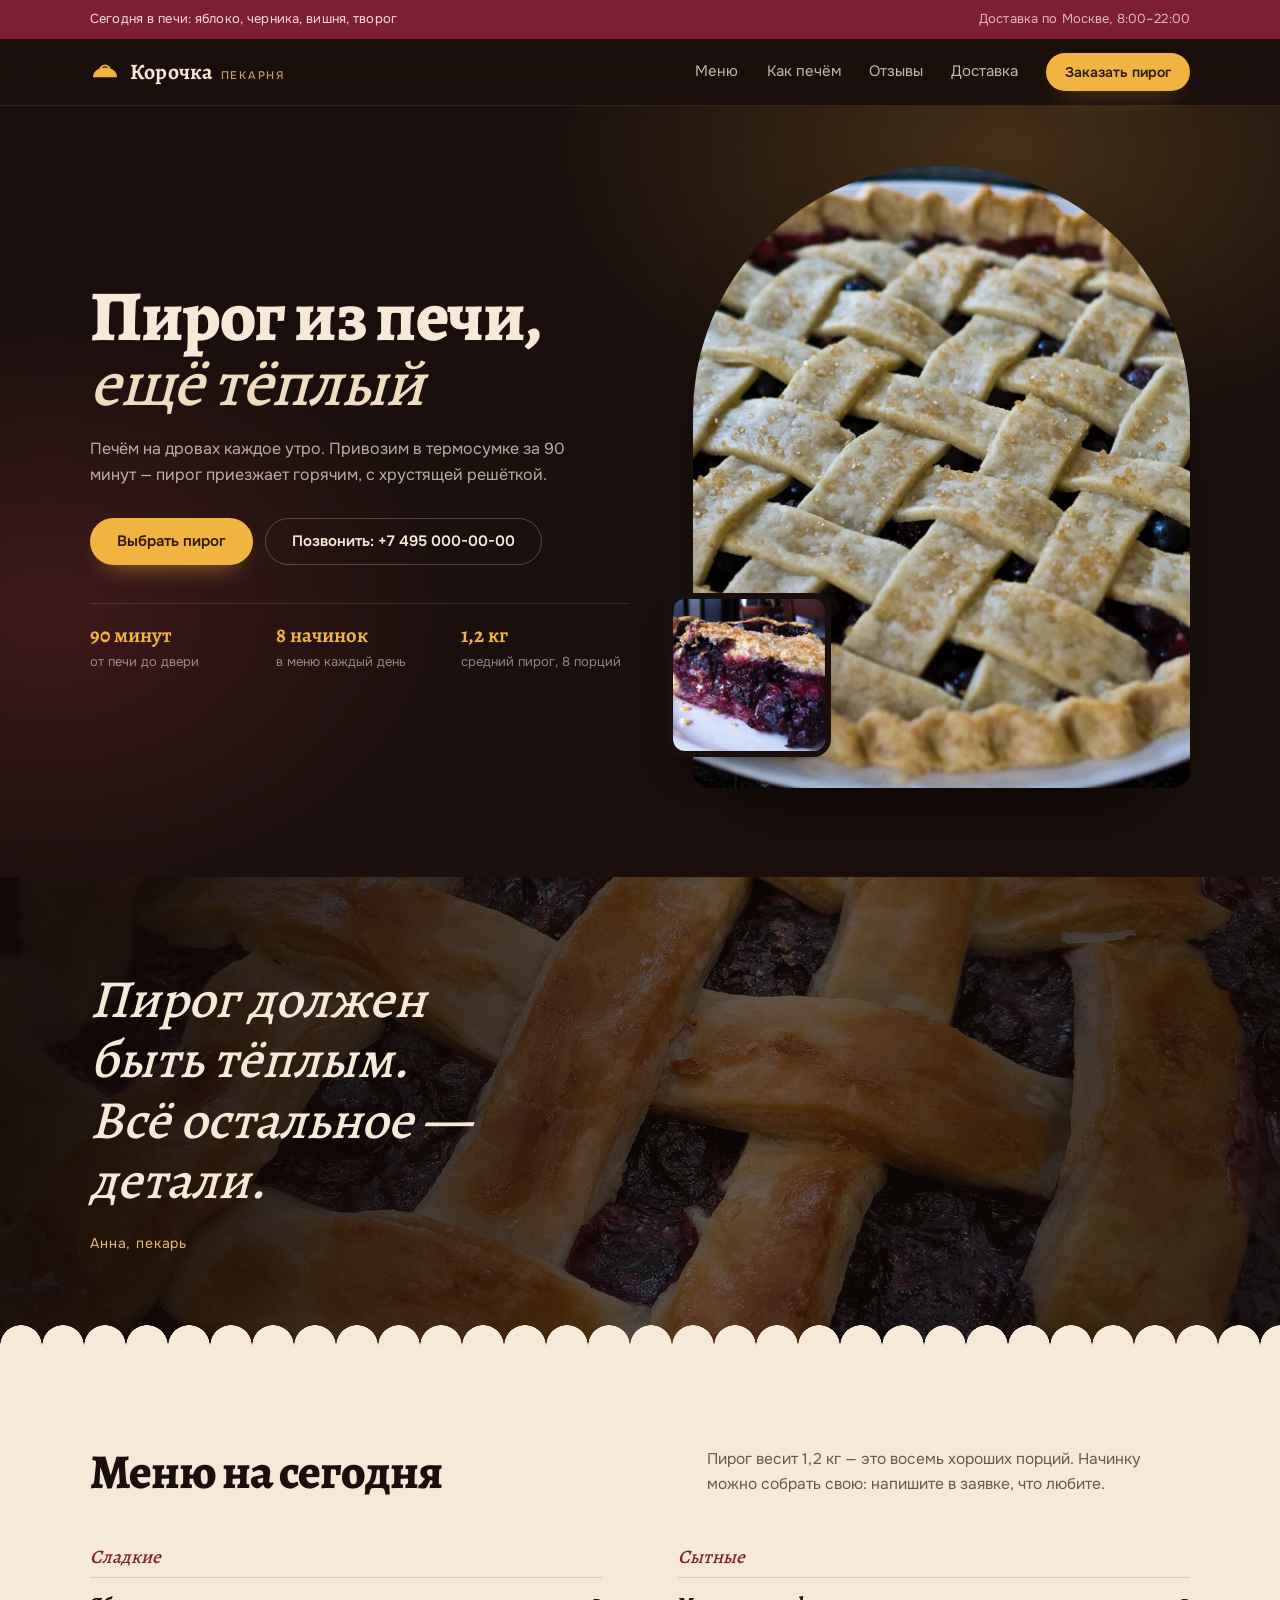
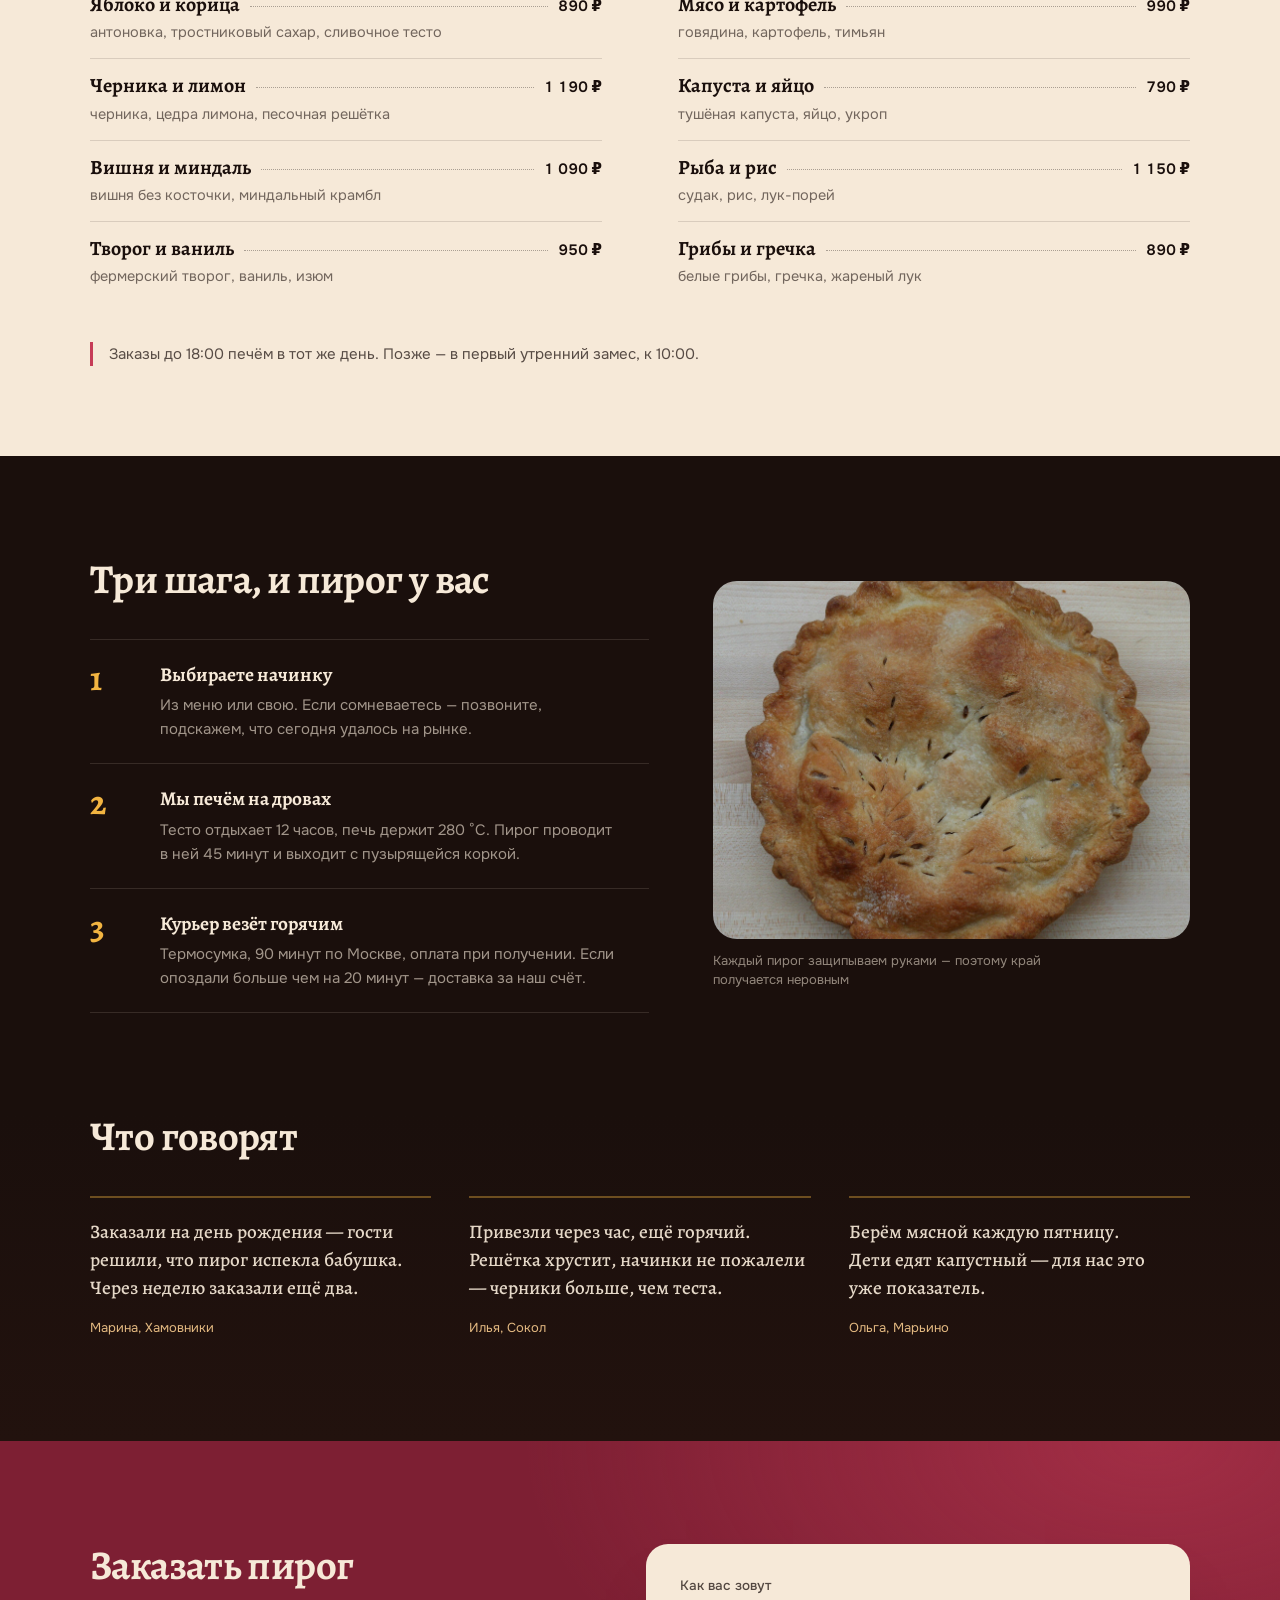
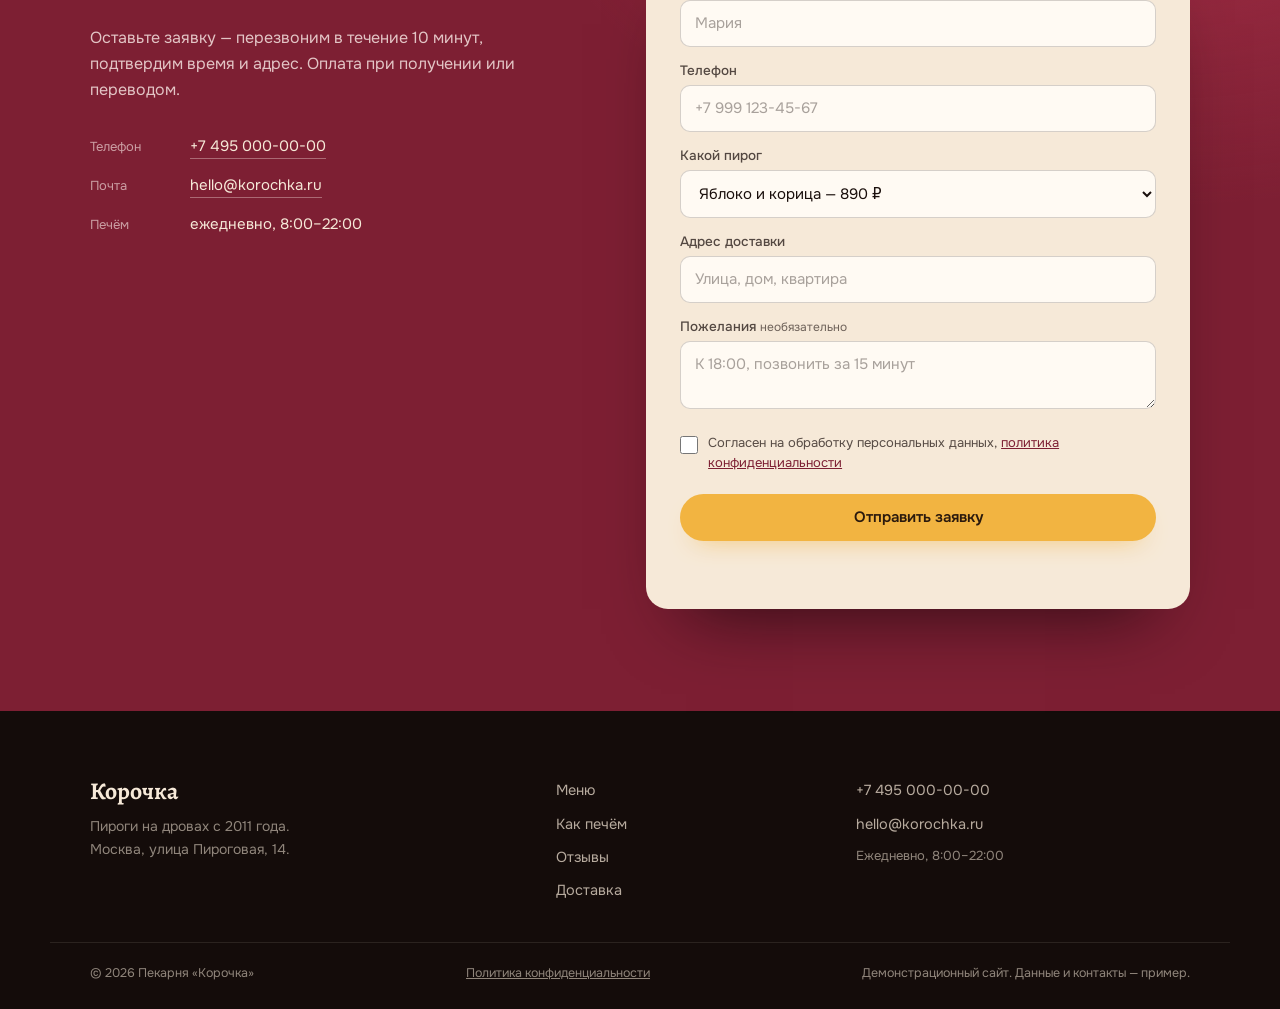
==== commit 836d079c: "Политика конфиденциальности, превью ссылок и разметка для поиска" ====
--- a/index.html
+++ b/index.html
@@ -6,10 +6,88 @@
 <title>Корочка — пироги из печи с доставкой по Москве</title>
 <meta name="description" content="Печём пироги на дровах каждое утро и привозим по Москве за 90 минут. Яблоко, черника, вишня, творог, мясо, капуста. Оплата при получении.">
 <meta name="theme-color" content="#1a0f0c">
+
+<!-- Превью ссылки в мессенджерах и соцсетях.
+     После публикации заменить og:image на полный адрес вида
+     https://ваш-домен/assets/img/hero-pie.jpg — мессенджеры
+     относительные пути не показывают. -->
+<meta property="og:type" content="website">
+<meta property="og:locale" content="ru_RU">
+<meta property="og:site_name" content="Корочка">
+<meta property="og:title" content="Корочка — пироги из печи с доставкой по Москве">
+<meta property="og:description" content="Печём на дровах каждое утро, привозим в термосумке за 90 минут. Восемь начинок, оплата при получении.">
+<meta property="og:image" content="assets/img/hero-pie.jpg">
+<meta name="twitter:card" content="summary_large_image">
 <link rel="icon" href="data:image/svg+xml,%3Csvg xmlns='http://www.w3.org/2000/svg' viewBox='0 0 32 32'%3E%3Crect width='32' height='32' rx='8' fill='%231a0f0c'/%3E%3Cpath d='M6 20c0-5 4.5-9 10-9s10 4 10 9z' fill='%23f2b441'/%3E%3Crect x='6' y='21' width='20' height='4' rx='2' fill='%23c63c57'/%3E%3C/svg%3E">
 <link rel="preload" href="assets/fonts/alegreya-cyr.woff2" as="font" type="font/woff2" crossorigin>
 <link rel="preload" href="assets/fonts/onest-cyr.woff2" as="font" type="font/woff2" crossorigin>
 <link rel="stylesheet" href="styles.css">
+
+<!-- Разметка для поисковиков: пекарня, часы работы, меню с ценами.
+     Проверить можно на https://validator.schema.org/ -->
+<script type="application/ld+json">
+{
+  "@context": "https://schema.org",
+  "@type": "Bakery",
+  "name": "Корочка",
+  "description": "Пекарня на дровах: пироги с яблоком, черникой, вишней, творогом, мясом, капустой. Доставка по Москве за 90 минут.",
+  "image": "assets/img/hero-pie.jpg",
+  "telephone": "+7-495-000-00-00",
+  "email": "hello@korochka.ru",
+  "priceRange": "790–1190 ₽",
+  "currenciesAccepted": "RUB",
+  "paymentAccepted": "Наличные, перевод",
+  "servesCuisine": "Русская выпечка",
+  "address": {
+    "@type": "PostalAddress",
+    "streetAddress": "улица Пироговая, 14",
+    "addressLocality": "Москва",
+    "addressCountry": "RU"
+  },
+  "openingHoursSpecification": [
+    {
+      "@type": "OpeningHoursSpecification",
+      "dayOfWeek": ["Monday", "Tuesday", "Wednesday", "Thursday", "Friday", "Saturday", "Sunday"],
+      "opens": "08:00",
+      "closes": "22:00"
+    }
+  ],
+  "hasMenu": {
+    "@type": "Menu",
+    "name": "Меню на сегодня",
+    "hasMenuSection": [
+      {
+        "@type": "MenuSection",
+        "name": "Сладкие",
+        "hasMenuItem": [
+          { "@type": "MenuItem", "name": "Яблоко и корица", "description": "антоновка, тростниковый сахар, сливочное тесто",
+            "offers": { "@type": "Offer", "price": "890", "priceCurrency": "RUB" } },
+          { "@type": "MenuItem", "name": "Черника и лимон", "description": "черника, цедра лимона, песочная решётка",
+            "offers": { "@type": "Offer", "price": "1190", "priceCurrency": "RUB" } },
+          { "@type": "MenuItem", "name": "Вишня и миндаль", "description": "вишня без косточки, миндальный крамбл",
+            "offers": { "@type": "Offer", "price": "1090", "priceCurrency": "RUB" } },
+          { "@type": "MenuItem", "name": "Творог и ваниль", "description": "фермерский творог, ваниль, изюм",
+            "offers": { "@type": "Offer", "price": "950", "priceCurrency": "RUB" } }
+        ]
+      },
+      {
+        "@type": "MenuSection",
+        "name": "Сытные",
+        "hasMenuItem": [
+          { "@type": "MenuItem", "name": "Мясо и картофель", "description": "говядина, картофель, тимьян",
+            "offers": { "@type": "Offer", "price": "990", "priceCurrency": "RUB" } },
+          { "@type": "MenuItem", "name": "Капуста и яйцо", "description": "тушёная капуста, яйцо, укроп",
+            "offers": { "@type": "Offer", "price": "790", "priceCurrency": "RUB" } },
+          { "@type": "MenuItem", "name": "Рыба и рис", "description": "судак, рис, лук-порей",
+            "offers": { "@type": "Offer", "price": "1150", "priceCurrency": "RUB" } },
+          { "@type": "MenuItem", "name": "Грибы и гречка", "description": "белые грибы, гречка, жареный лук",
+            "offers": { "@type": "Offer", "price": "890", "priceCurrency": "RUB" } }
+        ]
+      }
+    ]
+  }
+}
+</script>
 </head>
 <body>
 <a class="skip" href="#menu">Перейти к меню</a>
@@ -306,6 +384,12 @@
           <textarea id="note" name="note" rows="2" placeholder="К 18:00, позвонить за 15 минут"></textarea>
         </div>
 
+        <div class="field field--check">
+          <input id="consent" name="consent" type="checkbox" required>
+          <label for="consent">Согласен на обработку персональных данных, <a href="privacy.html">политика конфиденциальности</a></label>
+          <p class="field__error" data-error-for="consent"></p>
+        </div>
+
         <button class="btn btn--primary btn--wide" type="submit">Отправить заявку</button>
         <p class="form-status" id="formStatus" role="status" aria-live="polite"></p>
       </form>
@@ -333,6 +417,7 @@
   </div>
   <div class="wrap footer__bottom">
     <p>© <span id="year">2026</span> Пекарня «Корочка»</p>
+    <p><a href="privacy.html">Политика конфиденциальности</a></p>
     <p>Демонстрационный сайт. Данные и контакты — пример.</p>
   </div>
 </footer>
--- a/styles.css
+++ b/styles.css
@@ -618,6 +618,31 @@
 .field.is-invalid textarea { border-color: #b32a41; }
 .field.is-invalid .field__error { display: block; }
 
+/* Чекбокс согласия: квадратик слева, текст справа */
+.field--check {
+  display: grid;
+  grid-template-columns: auto minmax(0, 1fr);
+  gap: 4px 10px;
+  align-items: start;
+}
+.field--check input {
+  width: 18px;
+  height: 18px;
+  margin: 3px 0 0;
+  padding: 0;
+  accent-color: var(--berry);
+  cursor: pointer;
+}
+.field--check label {
+  margin: 0;
+  font: 400 13px/1.5 var(--body);
+  color: rgba(26, 15, 12, .72);
+  cursor: pointer;
+}
+.field--check label a { color: var(--berry-deep); }
+.field--check .field__error { grid-column: 2; }
+.field--check.is-invalid input { outline: 2px solid #b32a41; outline-offset: 2px; }
+
 .form-status {
   min-height: 22px;
   margin-top: 12px;
@@ -626,6 +651,47 @@
   color: #1f6b45;
 }
 .form-status.is-error { color: #9c2136; }
+
+/* ---------- Отдельная страница с текстом (политика) ---------- */
+.legal {
+  padding-block: clamp(30px, 5vw, 60px) clamp(48px, 7vw, 90px);
+}
+.legal__inner { max-width: 74ch; }
+.legal h1 {
+  font: 700 clamp(2rem, 4.4vw, 2.9rem)/1.1 var(--display);
+  letter-spacing: -.01em;
+}
+.legal__date {
+  margin: 12px 0 26px;
+  font-size: 13.5px;
+  letter-spacing: .02em;
+  color: rgba(246, 233, 216, .55);
+}
+.legal h2 {
+  margin: 34px 0 10px;
+  font: 700 1.28rem/1.25 var(--display);
+  color: var(--crust);
+}
+.legal p,
+.legal li {
+  font-size: 15.5px;
+  line-height: 1.72;
+  color: rgba(246, 233, 216, .8);
+}
+.legal p + p { margin-top: 10px; }
+.legal ul {
+  margin: 12px 0 0;
+  padding-left: 22px;
+  list-style: disc;
+  display: grid;
+  gap: 6px;
+}
+.legal a {
+  color: var(--butter);
+  text-decoration-color: rgba(242, 180, 65, .4);
+  text-underline-offset: 3px;
+}
+.legal a:hover { text-decoration-color: currentColor; }
 
 /* ---------- Подвал ---------- */
 .footer {
